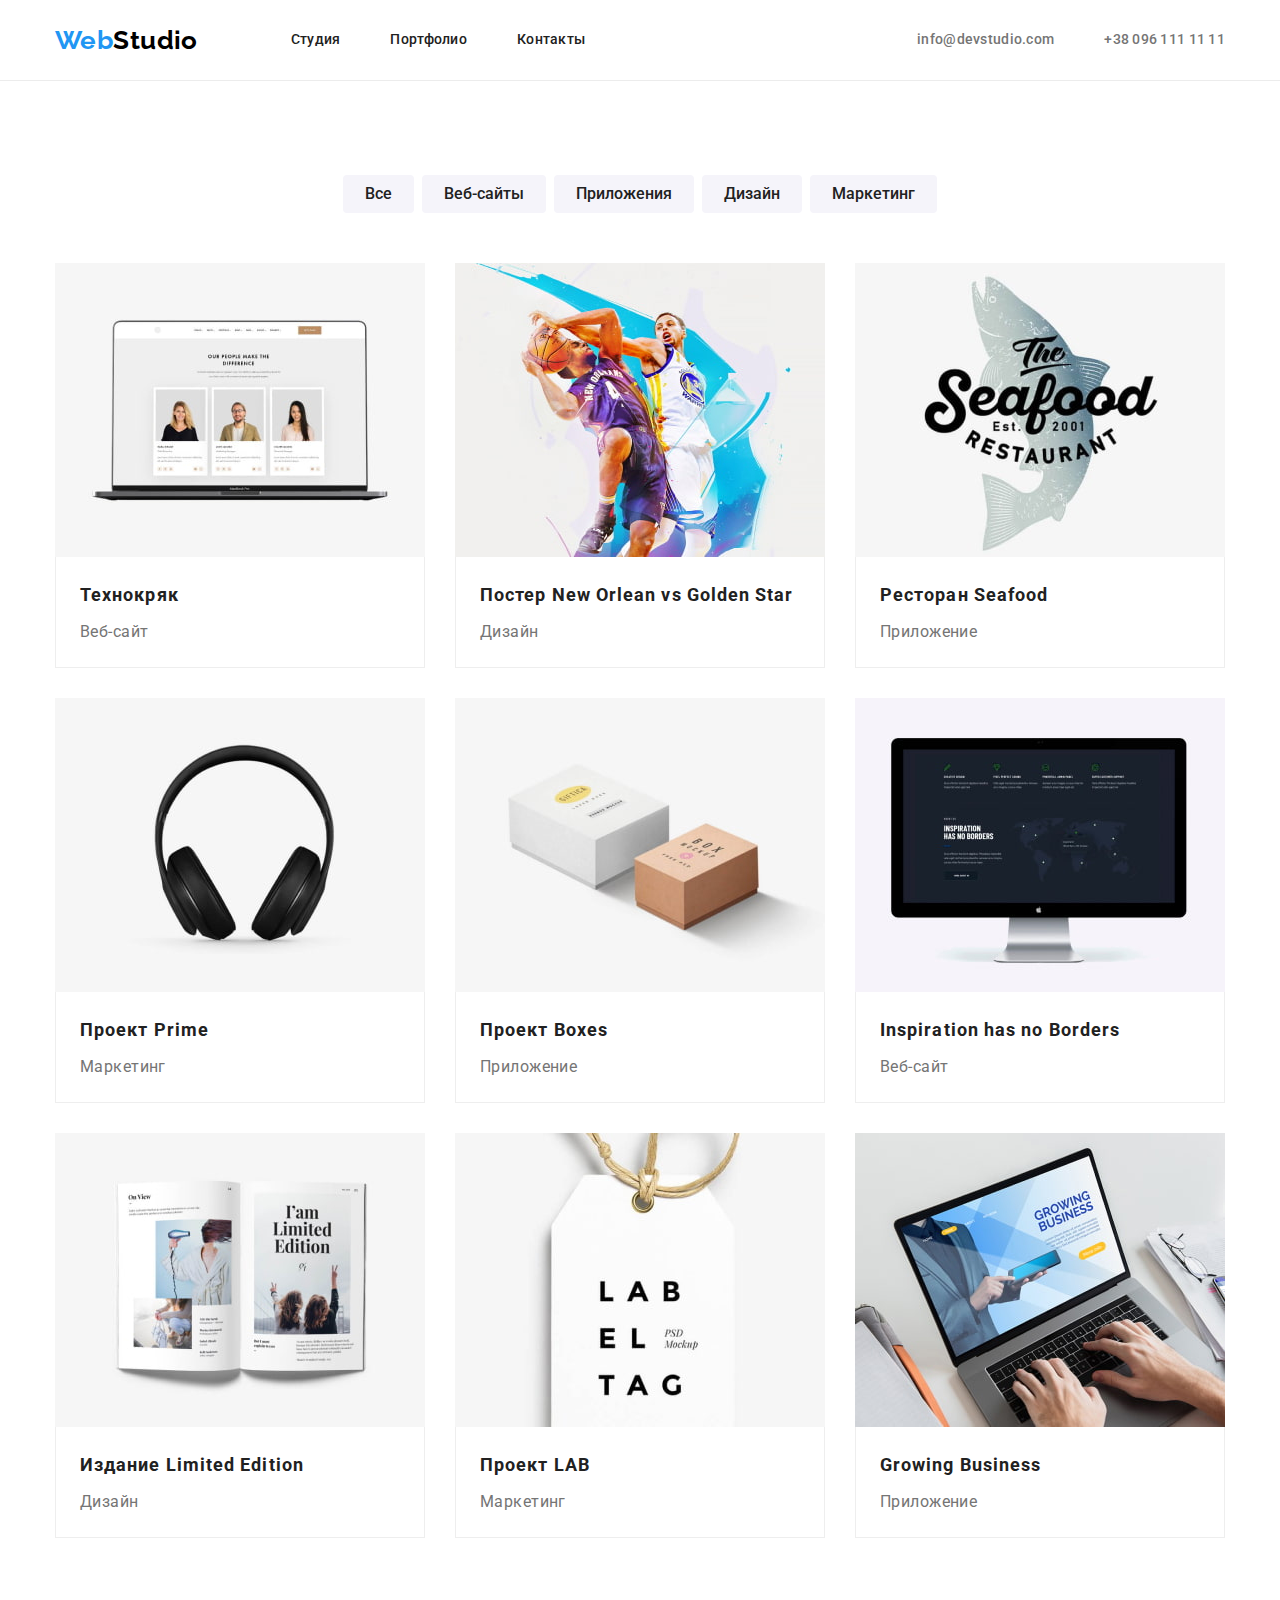
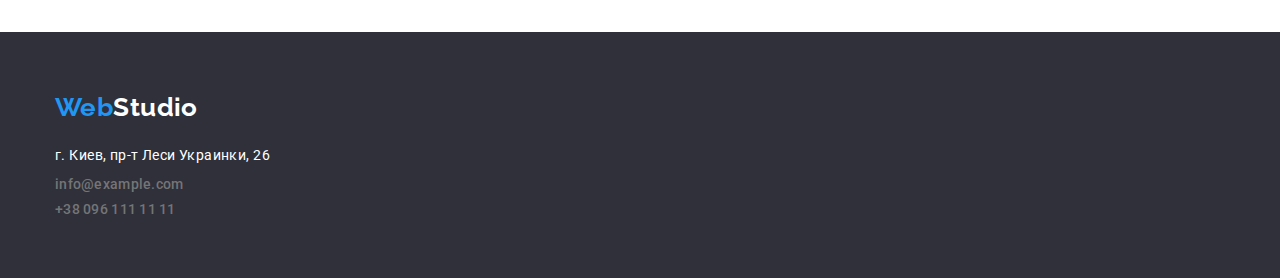
==== portfolio.html @ 598ba3ad "Initial commit" ====
<!DOCTYPE html>
<html lang="ru">
  <head>
    <meta charset="UTF-8" />
    <meta http-equiv="X-UA-Compatible" content="IE=edge" />
    <meta name="viewport" content="width=device-width, initial-scale=1.0" />
    <link
      href="https://fonts.googleapis.com/css2?family=Raleway:wght@700&family=Roboto:wght@400;500;700;900&display=swap"
      rel="stylesheet"
    />
    <link
      rel="stylesheet"
      href="https://cdnjs.cloudflare.com/ajax/libs/modern-normalize/1.1.0/modern-normalize.min.css"
    />
    <link rel="stylesheet" href="./css/style.css" />
    <title>WebStudio-Portfolio</title>
  </head>
  <body>
    <header class="header">
      <div class="container">
        <nav class="head-nav">
          <a class="logo" href="./index.html">Web<span class="logo-color">Studio</span></a>

          <ul class="header-list">
            <li class="item"><a class="nav-head-link" href="./index.html">Студия</a></li>
            <li class="item"><a class="nav-head-link" href="./portfolio.html">Портфолио</a></li>
            <li class="item"><a class="nav-head-link" href="">Контакты</a></li>
          </ul>
        </nav>
        <ul class="header-address">
          <li class="item">
            <a class="address" href="mailto:info@devstudio.com">info@devstudio.com</a>
          </li>
          <li class="item">
            <a class="address" href="tel:+380961111111">+38 096 111 11 11</a>
          </li>
        </ul>
      </div>
    </header>
    <main>
      <section class="section">
        <div class="container">
          <h1 class="vis-hid" lang="en">Portfolio</h1>

          <ul class="buttons-list">
            <li class="item"><button class="portfolio-buttons" type="button">Все</button></li>
            <li class="item">
              <button class="portfolio-buttons" type="button">Веб-сайты</button>
            </li>
            <li class="item">
              <button class="portfolio-buttons" type="button">Приложения</button>
            </li>
            <li class="item"><button class="portfolio-buttons" type="button">Дизайн</button></li>
            <li class="item">
              <button class="portfolio-buttons" type="button">Маркетинг</button>
            </li>
          </ul>

          <ul class="portfolio-expamles">
            <li class="card">
              <a class="main-portfolio-links" href="">
                <img
                  src="./img/portfolio-exapmles/img-1.jpg"
                  alt="пример работы 1"
                  width="370"
                  height="294"
                />
                <div class="border-container">
                  <h2 class="portfolio-name-project">Технокряк</h2>
                  <p class="portfolio-what-project">Веб-сайт</p>
                </div>
              </a>
            </li>

            <li class="card">
              <a class="main-portfolio-links" href="">
                <img
                  src="./img/portfolio-exapmles/img-2.jpg"
                  alt="пример работы 2"
                  width="370"
                  height="294"
                />
                <div class="border-container">
                  <h2 class="portfolio-name-project">Постер New Orlean vs Golden Star</h2>
                  <p class="portfolio-what-project">Дизайн</p>
                </div>
              </a>
            </li>

            <li class="card">
              <a class="main-portfolio-links" href="">
                <img
                  src="./img/portfolio-exapmles/img-3.jpg"
                  alt="пример работы 3"
                  width="370"
                  height="294"
                />
                <div class="border-container">
                  <h2 class="portfolio-name-project">Ресторан Seafood</h2>
                  <p class="portfolio-what-project">Приложение</p>
                </div>
              </a>
            </li>

            <li class="card">
              <a class="main-portfolio-links" href="">
                <img
                  src="./img/portfolio-exapmles/img-4.jpg"
                  alt="пример работы 4"
                  width="370"
                  height="294"
                />
                <div class="border-container">
                  <h2 class="portfolio-name-project">Проект Prime</h2>
                  <p class="portfolio-what-project">Маркетинг</p>
                </div>
              </a>
            </li>

            <li class="card">
              <a class="main-portfolio-links" href="">
                <img
                  src="./img/portfolio-exapmles/img-5.jpg"
                  alt="пример работы 5"
                  width="370"
                  height="294"
                />
                <div class="border-container">
                  <h2 class="portfolio-name-project">Проект Boxes</h2>
                  <p class="portfolio-what-project">Приложение</p>
                </div>
              </a>
            </li>

            <li class="card">
              <a class="main-portfolio-links" href="">
                <img
                  src="./img/portfolio-exapmles/img-6.jpg"
                  alt="пример работы 6"
                  width="370"
                  height="294"
                />
                <div class="border-container">
                  <h2 class="portfolio-name-project">Inspiration has no Borders</h2>
                  <p class="portfolio-what-project">Веб-сайт</p>
                </div>
              </a>
            </li>

            <li class="card">
              <a class="main-portfolio-links" href="">
                <img
                  src="./img/portfolio-exapmles/img-7.jpg"
                  alt="пример работы 7"
                  width="370"
                  height="294"
                />
                <div class="border-container">
                  <h2 class="portfolio-name-project">Издание Limited Edition</h2>
                  <p class="portfolio-what-project">Дизайн</p>
                </div>
              </a>
            </li>

            <li class="card">
              <a class="main-portfolio-links" href="">
                <img
                  src="./img/portfolio-exapmles/img-8.jpg"
                  alt="пример работы 8"
                  width="370"
                  height="294"
                />
                <div class="border-container">
                  <h2 class="portfolio-name-project">Проект LAB</h2>
                  <p class="portfolio-what-project">Маркетинг</p>
                </div>
              </a>
            </li>

            <li class="card">
              <a class="main-portfolio-links" href="">
                <img
                  src="./img/portfolio-exapmles/img-9.jpg"
                  alt="пример работы 9"
                  width="370"
                  height="294"
                />
                <div class="border-container">
                  <h2 class="portfolio-name-project">Growing Business</h2>
                  <p class="portfolio-what-project">Приложение</p>
                </div>
              </a>
            </li>
          </ul>
        </div>
      </section>
    </main>

    <footer class="footer">
      <div class="container">
        <a class="logo" href="./index.html">Web<span class="logo-color-footer">Studio</span></a>
        <address class="footer-address-section">
          <ul>
            <li>
              <a
                class="address-map"
                href="https://bit.ly/3pXMvUd"
                target="_blank"
                rel="noopener noreferrer"
                >г. Киев, пр-т Леси Украинки, 26</a
              >
            </li>
            <li class="address-item">
              <a class="address" href="mailto:info@devstudio.com">info@example.com</a>
            </li>
            <li class="address-item">
              <a class="address" href="tel:+380961111111">+38 096 111 11 11</a>
            </li>
          </ul>
        </address>
      </div>
    </footer>
  </body>
</html>
---- css/style.css ----
:root{
    --primary-text-color: #757575;
    --title-color:#212121;
    --accent-color: #2196F3;
    --logo-color: #000000;
    --sec-hero-bgc:#2F303A;
    --body-bgc: #FFFFFF;
    --our-team-bgc: #F5F4FA;
    --footer-contacts:rgba(255, 255, 255, 0.6);
    --header-bgc:#ECECEC;
    --border-col:#EEEEEE;


}
h1,h2,h3,h4,p{margin: 0;}

img{display: block;
max-width: 100%;
height: auto;}

ul{
    list-style: none;
    margin: 0;
    padding: 0;
}
body {
    margin: 0;

    background-color: var(--body-bgc);
    color:var(--primary-text-color) ;

    font-family: Roboto,sans-serif;
    font-size: 14px;
    line-height: 1.71;
    letter-spacing: 0.03em;
    
}

/* -------- 

=====> index 

---------- */

/* class to all sections ==> */
.section{
    padding: 94px 0;
}


.container{
    margin-left: auto;
    margin-right: auto;
    width: 1200px;
    padding-left: 15px;
    padding-right: 15px;
    

    /* outline: 2px purple solid; */
}

/* 
=====> header
 */
 .header {
     border-bottom: 1px solid var(--header-bgc);
 }
 .header .container{
     display: flex;

 }
.head-nav{
    display: flex;
    align-items: center;
    
}
.logo{
    color:  var(--accent-color);

    text-decoration: none;
    font-family: Raleway;
    font-weight: 700;
    font-size: 26px;
    line-height: 1.17;
  
}

.logo-color{
 color: var(--logo-color);
}

.header-list{
    display: flex;
    margin-left: 93px;
    }
.header-list .item:not(:last-child){
    margin-right: 50px;
}

.nav-head-link{
    display: block;
    padding-top: 32px;
    padding-bottom: 32px;
   
    font-weight: 500;
    font-size: 14px;
    line-height: 1.14;
    letter-spacing: 0.02em;

    color: var(--title-color);
    text-decoration: none;
}

.nav-head-link:hover, 
.nav-head-link:focus{
   color: var(--accent-color);
}


.header-address{
    display: flex;
    margin-left: auto;
    
}
.header-address .item:not(:last-child){
    margin-right: 50px;
}

.address{
    display: block;
  

    color: var(--primary-text-color);
    text-decoration: none;

    font-weight: 500;
    font-size: 14px;
    line-height: 1.14;
    letter-spacing: 0.02em;
    font-style: normal;
}
.header-address .address{
    padding-top: 32px;
    padding-bottom: 32px;
}

.address:hover,
.address:focus{
    color: var(--accent-color);
}

.address:visited{
    color: var(--primary-text-color);
}


/* main */
/* 
=====>sec hero
 */

.section-hero{
    background-color: var(--sec-hero-bgc);
    color:var(--body-bgc) ;

    text-align: center;
    padding: 200px 0px;
}
.section-hero-title{
    
    margin-bottom: 30px;

    font-weight: 900;
    font-size: 44px;
    line-height: 1.36;
    
    letter-spacing: 0.06em;
    text-transform: uppercase;
}
.section-hero-button{
    display: inline-block;
    min-width: 200px;
    height: 50px;  
    border-radius: 4px;
    padding: 10px 32px;
    border: 0px;

    cursor: pointer;
    color: var(--body-bgc);
    background-color: var(--accent-color);

    font-weight: 700;
    font-size: 16px;
    line-height: 1.88;
    align-items: center;
    text-align: center;
    letter-spacing: 0.06em;
    
}
/* 
====>sec slogans 
*/
.vis-hid{
    position: absolute;
    clip: rect(0 0 0 0);
    width: 0;
    height: 0;
    margin: -1px;
}


/* 
====>sec what doing sec
*/
.section-what-doing{
    padding-top: 0;
}
.what-doing-list{
    display: flex;
 }
.what-doing-list .text{
    width: 270px;
}

.what-doing-list .item:not(:last-child){
    margin-right: 30px;
}


.what-doing-title{
    margin-bottom: 10px;

    color: var(--title-color);

    font-weight: 700;
    font-size: 14px;
    line-height: 1.14;
    text-transform: uppercase;
    
}

.biggest-title{
    margin-bottom: 50px;

    color: var(--title-color);

    font-weight: 700;
    font-size: 36px;
    line-height: 1.16;
    text-align: center;
}

.work-process-fotos{
    display: flex;
}


.work-process-fotos .item:not(:last-child){
    margin-right: 30px;
}

/* 
=====>sec our-team
 */

.our-team{
    background-color: var(--our-team-bgc);
}
.our-team-names{
    margin-bottom: 10px;
   
    color: var(--title-color);

    font-weight: 500;
    font-size: 16px;
    line-height: 1.18;
}
.our-team-card{
    background-color: var(--body-bgc);
    
    text-align: center;
    

    box-shadow: 0px 1px 3px rgba(0, 0, 0, 0.12), 0px 1px 1px rgba(0, 0, 0, 0.14), 0px 2px 1px rgba(0, 0, 0, 0.2);
    border-radius: 0px 0px 4px 4px;
}
.under-card{
    padding: 30px 0;
}

.our-team .list{
    display: flex;

}

.our-team-card:not(:last-child){
    margin-right: 30px;
}



/* footer */
.logo-color-footer{
    color: var(--body-bgc);
}

.footer{
    background-color: var(--sec-hero-bgc);
    color: var(--body-bgc);
    
}
.address-map{
    color: var(--body-bgc);

    text-decoration: none;
    font-style: normal;

}
.address-map:hover,
.address-map:focus{
    color: var(--accent-color);
}
.footer{
    padding-top: 60px;
    padding-bottom: 60px;
}
.footer-address-section{
    margin-top: 20px;
}
/* .address.footer{
    padding: 0;
} */

.address-item{
    margin-top: 9px;
}


/* -------- 
=====>Portfolio
---------- */




.buttons-list{
    margin-bottom: 50px;
    display: flex;
    justify-content: center;
}
.buttons-list .item:not(:last-child){
    margin-right: 8px;
}


.portfolio-buttons{
    
    border: 0;
    border-radius: 4px;
    height: 38px;
    padding: 6px 22px;

    color: var(--title-color);
    background-color: var(--our-team-bgc);
    cursor: pointer;

    font-weight: 500;
    font-size: 16px;
    line-height: 1.62;
    text-align: center;
}
.portfolio-buttons:hover,
.portfolio-buttons:focus{
    background-color: var(--accent-color);
    color: var(--body-bgc);

    box-shadow: 0px 3px 1px rgba(0, 0, 0, 0.1), 0px 1px 2px rgba(0, 0, 0, 0.08), 0px 2px 2px rgba(0, 0, 0, 0.12);
}


.main-portfolio-links{
    margin: 0;
    text-decoration: none;
    display: block; 
    
}

.portfolio-expamles{
    display: flex;
    flex-wrap: wrap;
}
.portfolio-expamles .card{
    width: 370px;
    /* width: calc((100%-60px)/3); */

    margin-right: 30px;
    margin-bottom: 30px;
}
.portfolio-expamles .card:nth-child(3n){
    margin-right: 0;
}

.portfolio-expamles .card:nth-last-child(-n+3){
    margin-bottom: 0;
}

.border-container{
    padding: 20px 24px;
    border: 1px solid var(--border-col);
    border-top: none;
}


.portfolio-name-project{
 
   margin-bottom: 4px;
   

    font-weight: 700;
    font-size: 18px;
    line-height: 2;
    letter-spacing: 0.06em;

    color: var(--title-color);
}

.portfolio-what-project{
    font-size: 16px;
    line-height: 1.88;

    color: var(--primary-text-color);
}
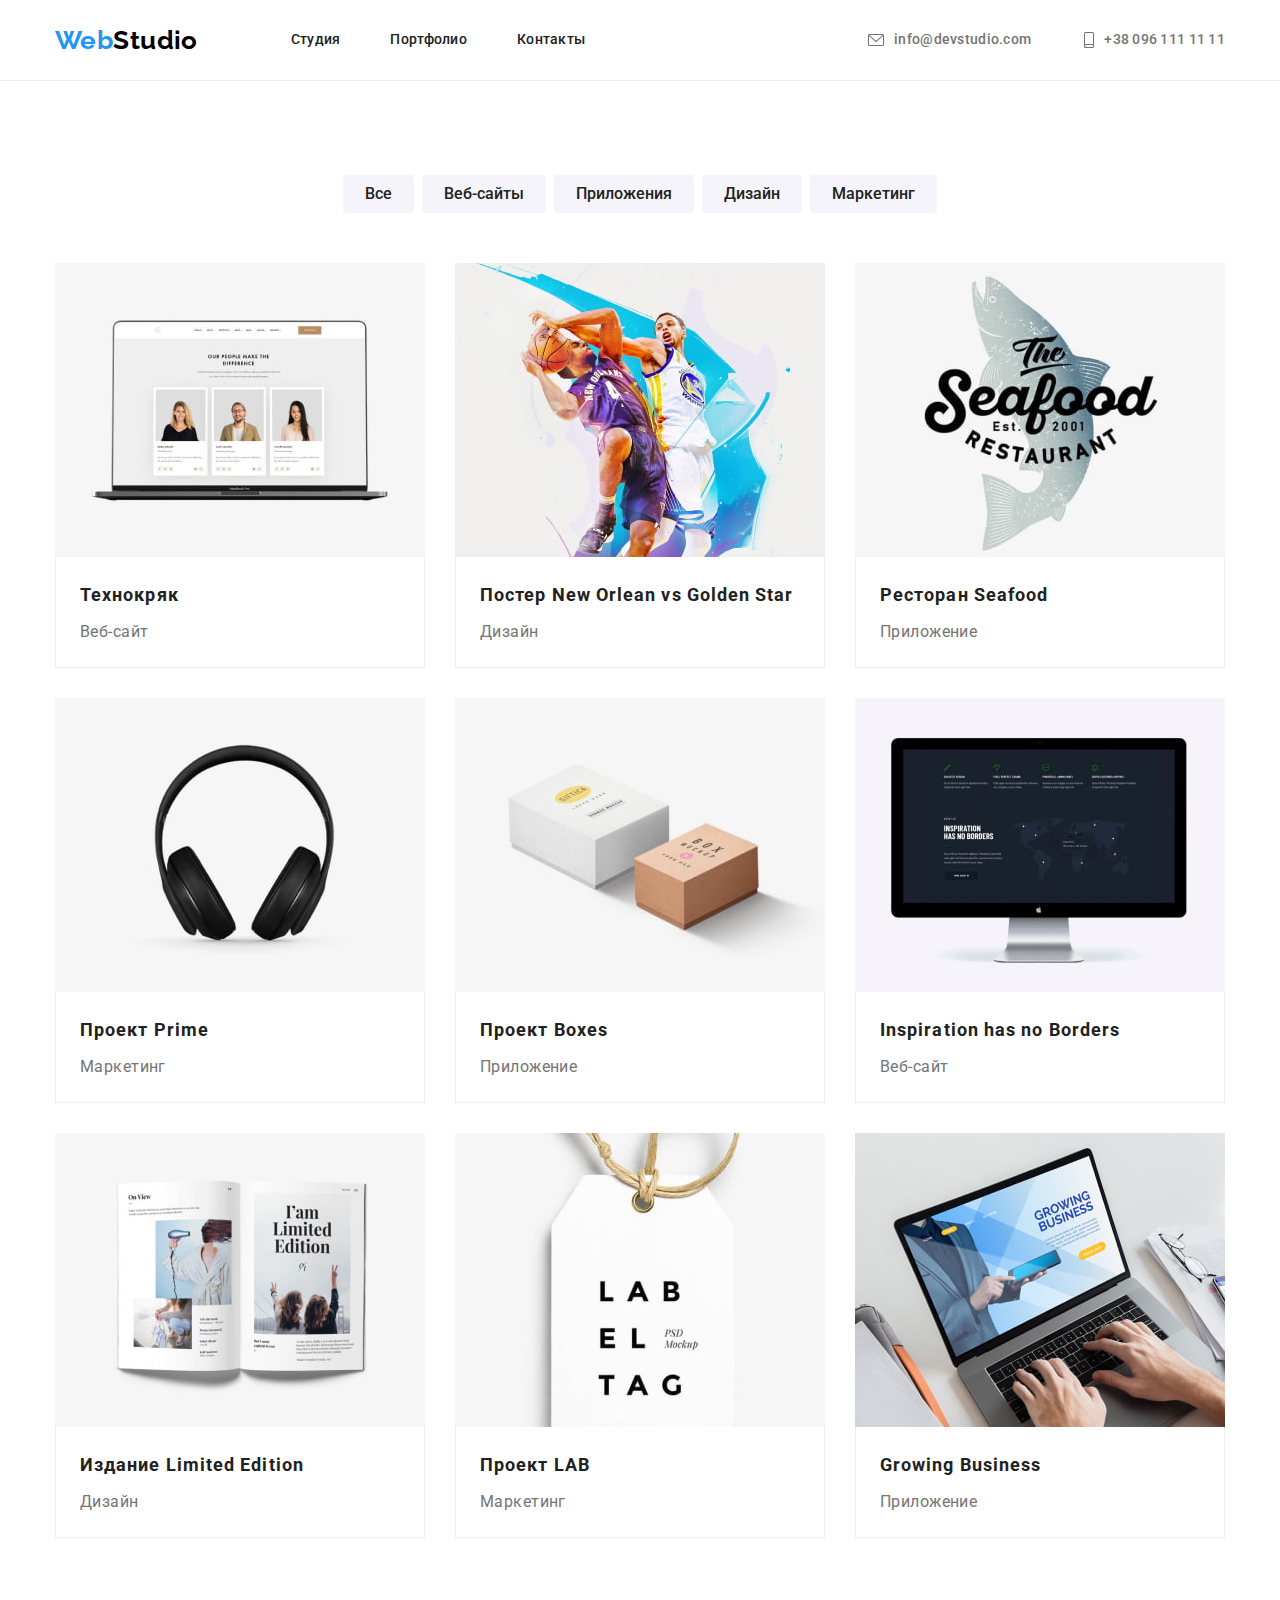
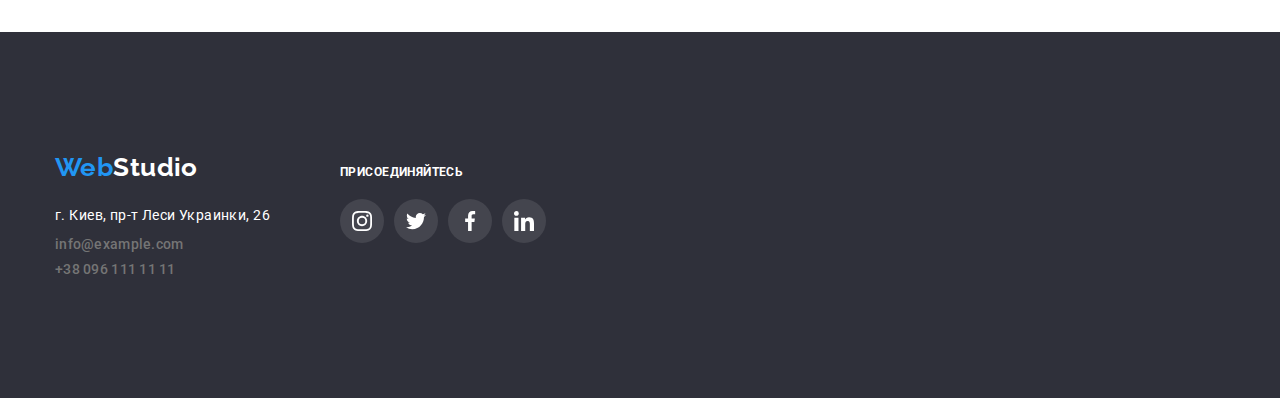
==== commit 2d8c98a4: "make hw-4" ====
--- a/portfolio.html
+++ b/portfolio.html
@@ -29,10 +29,20 @@
         </nav>
         <ul class="header-address">
           <li class="item">
-            <a class="address" href="mailto:info@devstudio.com">info@devstudio.com</a>
+            <a class="address" href="mailto:info@devstudio.com">
+              <svg class="address-icon-mail">
+                <use href="./img/icons.svg#icon-head-mail"></use>
+              </svg>
+              info@devstudio.com
+            </a>
           </li>
-          <li class="item">
-            <a class="address" href="tel:+380961111111">+38 096 111 11 11</a>
+          <li class="item icon-phone">
+            <a class="address" href="tel:+380961111111">
+              <svg class="address-icon-phone">
+                <use href="./img/icons.svg#icon-head-phone"></use>
+              </svg>
+              +38 096 111 11 11</a
+            >
           </li>
         </ul>
       </div>
@@ -197,27 +207,58 @@
     </main>
 
     <footer class="footer">
-      <div class="container">
-        <a class="logo" href="./index.html">Web<span class="logo-color-footer">Studio</span></a>
-        <address class="footer-address-section">
-          <ul>
-            <li>
-              <a
-                class="address-map"
-                href="https://bit.ly/3pXMvUd"
-                target="_blank"
-                rel="noopener noreferrer"
-                >г. Киев, пр-т Леси Украинки, 26</a
-              >
-            </li>
-            <li class="address-item">
-              <a class="address" href="mailto:info@devstudio.com">info@example.com</a>
-            </li>
-            <li class="address-item">
-              <a class="address" href="tel:+380961111111">+38 096 111 11 11</a>
-            </li>
-          </ul>
-        </address>
+      <div class="container footer">
+        <div class="address-container">
+          <a class="logo" href="./index.html">Web<span class="logo-color-footer">Studio</span></a>
+          <address class="footer-address-section">
+            <ul>
+              <li>
+                <a
+                  class="address-map"
+                  href="https://bit.ly/3pXMvUd"
+                  target="_blank"
+                  rel="noopener noreferrer"
+                  >г. Киев, пр-т Леси Украинки, 26</a
+                >
+              </li>
+              <li class="address-item">
+                <a class="address" href="mailto:info@devstudio.com">info@example.com</a>
+              </li>
+              <li class="address-item">
+                <a class="address" href="tel:+380961111111">+38 096 111 11 11</a>
+              </li>
+            </ul>
+          </address>
+        </div>
+        <div class="footer-social-media">
+          <h5 class="foot-soc-title">присоединяйтесь</h5>
+          <ul class="social-media-list">
+            <li class="item">
+              <a class="our-social-media" href="" aria-label="ссылка на социальную сеть">
+                <svg class="icon-inst" width="20" height="20">
+                  <use href="./img/icons.svg#icon-inst"></use></svg
+              ></a>
+            </li>
+            <li class="item">
+              <a class="our-social-media" href="" aria-label="ссылка на социальную сеть">
+                <svg class="icon-inst" width="20" height="20">
+                  <use href="./img/icons.svg#icon-twitter"></use></svg
+              ></a>
+            </li>
+            <li class="item">
+              <a class="our-social-media" href="" aria-label="ссылка на социальную сеть">
+                <svg class="icon-inst" width="20" height="20">
+                  <use href="./img/icons.svg#icon-facebook"></use></svg
+              ></a>
+            </li>
+            <li class="item">
+              <a class="our-social-media" href="" aria-label="ссылка на социальную сеть">
+                <svg class="icon-inst" width="20" height="20">
+                  <use href="./img/icons.svg#icon-linkedin"></use></svg
+              ></a>
+            </li>
+          </ul>
+        </div>
       </div>
     </footer>
   </body>
--- a/css/style.css
+++ b/css/style.css
@@ -3,20 +3,25 @@
     --title-color:#212121;
     --accent-color: #2196F3;
     --logo-color: #000000;
-    --sec-hero-bgc:#2F303A;
+    --hero-bgc:#C4C4C4;
+    --hero-overlay: #2f303a66;
+    --foot-bgc:#2f303a;
     --body-bgc: #FFFFFF;
     --our-team-bgc: #F5F4FA;
-    --footer-contacts:rgba(255, 255, 255, 0.6);
+    --footer-contacts:#ffffff99;
     --header-bgc:#ECECEC;
     --border-col:#EEEEEE;
-
-
-}
-h1,h2,h3,h4,p{margin: 0;}
+    --soc-media-bg:#AFB1B8;
+    --foot-soc-media-bgc: #ffffff1a;
+
+
+}
+h1,h2,h3,h4,h5,h6,p{margin: 0;}
 
 img{display: block;
 max-width: 100%;
 height: auto;}
+
 
 ul{
     list-style: none;
@@ -126,8 +131,15 @@
     margin-right: 50px;
 }
 
+
+.header-address .item{
+    display: flex;
+    align-items: center;
+}
+
 .address{
-    display: block;
+    display: flex;
+    
   
 
     color: var(--primary-text-color);
@@ -142,11 +154,14 @@
 .header-address .address{
     padding-top: 32px;
     padding-bottom: 32px;
-}
+
+}
+
 
 .address:hover,
 .address:focus{
     color: var(--accent-color);
+    
 }
 
 .address:visited{
@@ -154,13 +169,52 @@
 }
 
 
+.address-icon-mail{
+    height: 16px;
+    width: 16px;
+
+    margin-right: 10px;
+
+    fill: var(--primary-text-color);
+
+}
+
+.address:hover .address-icon-mail,
+.address:focus .address-icon-mail{
+    fill: var(--accent-color);
+}
+
+
+.address-icon-phone{
+    
+    height: 16px;
+    width: 16px;
+
+    margin-right: 7px;
+
+    fill: var(--primary-text-color);
+}
+.address:hover .address-icon-phone,
+.address:focus .address-icon-phone{
+    fill: var(--accent-color);
+}
+
+
+
+
+
 /* main */
 /* 
+
 =====>sec hero
  */
 
 .section-hero{
-    background-color: var(--sec-hero-bgc);
+    background-color: var(--hero-bgc);
+    background-image: linear-gradient(to right, var(--hero-overlay),var(--hero-overlay)), url('../img/hero-bg.jpg');
+    background-repeat: no-repeat;
+    background-position: center;
+        
     color:var(--body-bgc) ;
 
     text-align: center;
@@ -226,6 +280,22 @@
     margin-right: 30px;
 }
 
+.slog-item{
+    width: 100%;
+    height: 120px;
+    margin-bottom: 30px;
+
+    background-color: var(--our-team-bgc);
+    border-radius: 4px;
+    display: flex;
+    justify-content: center;
+    align-items: center;
+}
+.slog-icon-one{
+    width: 70px;
+    height: 70px;
+}
+
 
 .what-doing-title{
     margin-bottom: 10px;
@@ -275,6 +345,11 @@
     font-size: 16px;
     line-height: 1.18;
 }
+
+.position{
+    margin-bottom: 16px;
+}
+
 .our-team-card{
     background-color: var(--body-bgc);
     
@@ -284,10 +359,37 @@
     box-shadow: 0px 1px 3px rgba(0, 0, 0, 0.12), 0px 1px 1px rgba(0, 0, 0, 0.14), 0px 2px 1px rgba(0, 0, 0, 0.2);
     border-radius: 0px 0px 4px 4px;
 }
+
 .under-card{
     padding: 30px 0;
 }
 
+.social-media-list{
+    display: flex;
+    justify-content: center;
+}
+.social-media-list .item:not(:last-child){
+    margin-right: 10px;
+}
+
+.our-social-media{
+    width: 44px;
+    height: 44px;
+    padding: 0;
+    
+    fill: var(--soc-media-bg);
+    display: flex;
+    justify-content: center;
+    align-items: center;
+}
+
+.our-social-media:hover,
+.our-social-media:focus{
+    background-color: var(--accent-color);
+    border-radius: 50%;
+    fill: var(--body-bgc);
+}   
+
 .our-team .list{
     display: flex;
 
@@ -297,18 +399,83 @@
     margin-right: 30px;
 }
 
+/* 
+
+=====>our clients
+
+*/
+
+.our-clients-section{
+    padding-top: 94px;
+    padding-bottom: 94px;
+}
+.clients-list .item{
+    height: 92px;
+    width: 170px;
+}
+.clients-list{
+    display: flex;
+    justify-content: center;
+    align-items: center;
+}
+.clients-list .item:not(:last-child){
+    margin-right: 30px;
+}
+
+
+.client-link{
+    display: flex;
+    justify-content: center;
+    align-items: center;
+    padding: 16px 32px;
+    
+    height: 100%;
+    width: 100%;
+
+    border: 1px solid var(--soc-media-bg);
+    border-radius: 4px;
+}
+.client-link:hover,
+.client-link:focus{
+    border: 1px solid var(--accent-color);
+}
+
+.client-link:hover .client-icon,
+.client-link:focus .client-icon{
+    fill: var(--accent-color);
+}
+
+.client-icon{
+    fill: var(--soc-media-bg); 
+}
+
+
 
 
 /* footer */
+
+
+
+
 .logo-color-footer{
     color: var(--body-bgc);
 }
 
 .footer{
-    background-color: var(--sec-hero-bgc);
-    color: var(--body-bgc);
-    
-}
+    background-color: var(--foot-bgc);
+    color: var(--body-bgc);  
+}
+
+.container.footer{
+    display: flex;
+    align-items: baseline;
+}
+
+.address-container{
+    margin-right: 70px;
+}
+
+
 .address-map{
     color: var(--body-bgc);
 
@@ -327,12 +494,33 @@
 .footer-address-section{
     margin-top: 20px;
 }
-/* .address.footer{
-    padding: 0;
-} */
+
 
 .address-item{
     margin-top: 9px;
+}
+
+.footer-social-media{
+    
+}
+
+.foot-soc-title{
+    color: var(--body-bgc);
+    font-weight: 700;
+    line-height: 1.14;
+
+    text-transform: uppercase;
+    margin-bottom: 20px;
+}
+
+.footer-social-media .our-social-media{
+    fill: var(--body-bgc);
+    background-color:  var(--foot-soc-media-bgc) ;
+    border-radius: 50%;
+}
+.footer-social-media .our-social-media:hover,
+.footer-social-media .our-social-media:focus{
+    background-color: var(--accent-color);
 }
 
 
@@ -396,6 +584,11 @@
     margin-right: 30px;
     margin-bottom: 30px;
 }
+
+.portfolio-expamles .card:hover{
+    box-shadow: 0px 1px 1px rgba(0, 0, 0, 0.12), 0px 4px 4px rgba(0, 0, 0, 0.06), 1px 4px 6px rgba(0, 0, 0, 0.16);
+}
+
 .portfolio-expamles .card:nth-child(3n){
     margin-right: 0;
 }
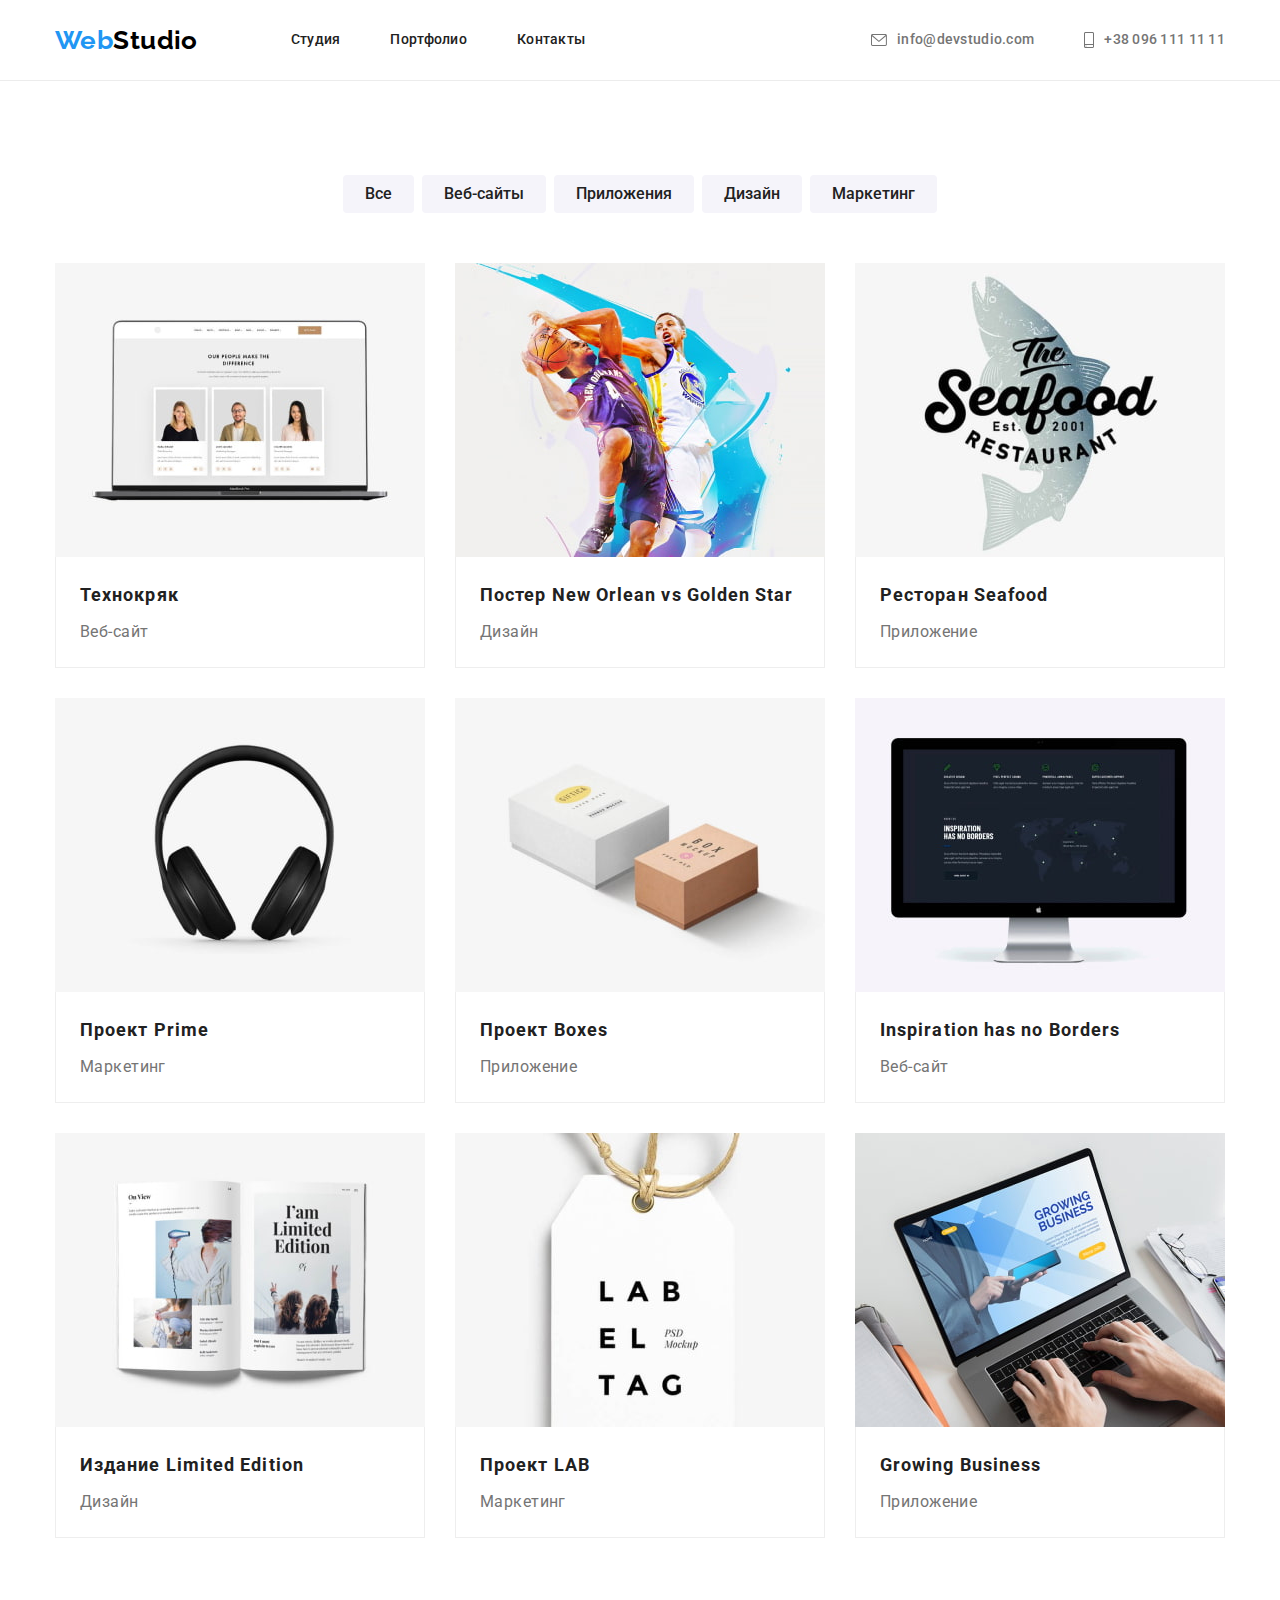
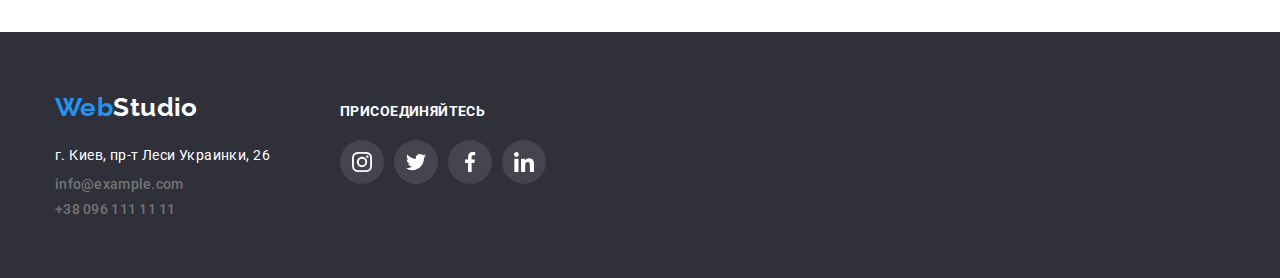
==== commit 10e4cb10: "work on bugs" ====
--- a/portfolio.html
+++ b/portfolio.html
@@ -30,16 +30,16 @@
         <ul class="header-address">
           <li class="item">
             <a class="address" href="mailto:info@devstudio.com">
-              <svg class="address-icon-mail">
-                <use href="./img/icons.svg#icon-head-mail"></use>
+              <svg class="address-icon-mail" width="16" height="12">
+                <use href="./img/rect-svg.svg#icon-mail"></use>
               </svg>
               info@devstudio.com
             </a>
           </li>
           <li class="item icon-phone">
             <a class="address" href="tel:+380961111111">
-              <svg class="address-icon-phone">
-                <use href="./img/icons.svg#icon-head-phone"></use>
+              <svg class="address-icon-phone" width="10" height="16">
+                <use href="./img/rect-svg.svg#icon-smartphone"></use>
               </svg>
               +38 096 111 11 11</a
             >
--- a/css/style.css
+++ b/css/style.css
@@ -139,9 +139,8 @@
 
 .address{
     display: flex;
-    
-  
-
+    align-items: center;
+   
     color: var(--primary-text-color);
     text-decoration: none;
 
@@ -170,9 +169,6 @@
 
 
 .address-icon-mail{
-    height: 16px;
-    width: 16px;
-
     margin-right: 10px;
 
     fill: var(--primary-text-color);
@@ -186,11 +182,7 @@
 
 
 .address-icon-phone{
-    
-    height: 16px;
-    width: 16px;
-
-    margin-right: 7px;
+    margin-right: 10px;
 
     fill: var(--primary-text-color);
 }
@@ -198,7 +190,6 @@
 .address:focus .address-icon-phone{
     fill: var(--accent-color);
 }
-
 
 
 
@@ -214,6 +205,10 @@
     background-image: linear-gradient(to right, var(--hero-overlay),var(--hero-overlay)), url('../img/hero-bg.jpg');
     background-repeat: no-repeat;
     background-position: center;
+    background-size: contain;
+    min-width: 1600px;
+    margin-left: auto;
+    margin-right: auto;
         
     color:var(--body-bgc) ;
 
@@ -422,13 +417,18 @@
     margin-right: 30px;
 }
 
+.client-icon{
+    /* background-color: teal; */
+    /* width: 106px;
+    height:60px; */
+    
+}
 
 .client-link{
     display: flex;
     justify-content: center;
     align-items: center;
-    padding: 16px 32px;
-    
+      
     height: 100%;
     width: 100%;
 
@@ -463,12 +463,15 @@
 
 .footer{
     background-color: var(--foot-bgc);
-    color: var(--body-bgc);  
+    color: var(--body-bgc); 
+
 }
 
 .container.footer{
     display: flex;
     align-items: baseline;
+     padding-top: 60px;
+    padding-bottom: 60px;
 }
 
 .address-container{
@@ -487,10 +490,7 @@
 .address-map:focus{
     color: var(--accent-color);
 }
-.footer{
-    padding-top: 60px;
-    padding-bottom: 60px;
-}
+
 .footer-address-section{
     margin-top: 20px;
 }
@@ -507,6 +507,7 @@
 .foot-soc-title{
     color: var(--body-bgc);
     font-weight: 700;
+    font-size: 14px;
     line-height: 1.14;
 
     text-transform: uppercase;
@@ -524,6 +525,9 @@
 }
 
 
+
+
+
 /* -------- 
 =====>Portfolio
 ---------- */
@@ -567,11 +571,15 @@
 
 
 .main-portfolio-links{
-    margin: 0;
     text-decoration: none;
     display: block; 
     
 }
+.main-portfolio-links:hover,
+.main-portfolio-links:focus{
+    box-shadow: 0px 1px 1px rgba(0, 0, 0, 0.12), 0px 4px 4px rgba(0, 0, 0, 0.06), 1px 4px 6px rgba(0, 0, 0, 0.16);
+
+}
 
 .portfolio-expamles{
     display: flex;
@@ -579,15 +587,12 @@
 }
 .portfolio-expamles .card{
     width: 370px;
-    /* width: calc((100%-60px)/3); */
-
+    
     margin-right: 30px;
     margin-bottom: 30px;
 }
 
-.portfolio-expamles .card:hover{
-    box-shadow: 0px 1px 1px rgba(0, 0, 0, 0.12), 0px 4px 4px rgba(0, 0, 0, 0.06), 1px 4px 6px rgba(0, 0, 0, 0.16);
-}
+
 
 .portfolio-expamles .card:nth-child(3n){
     margin-right: 0;
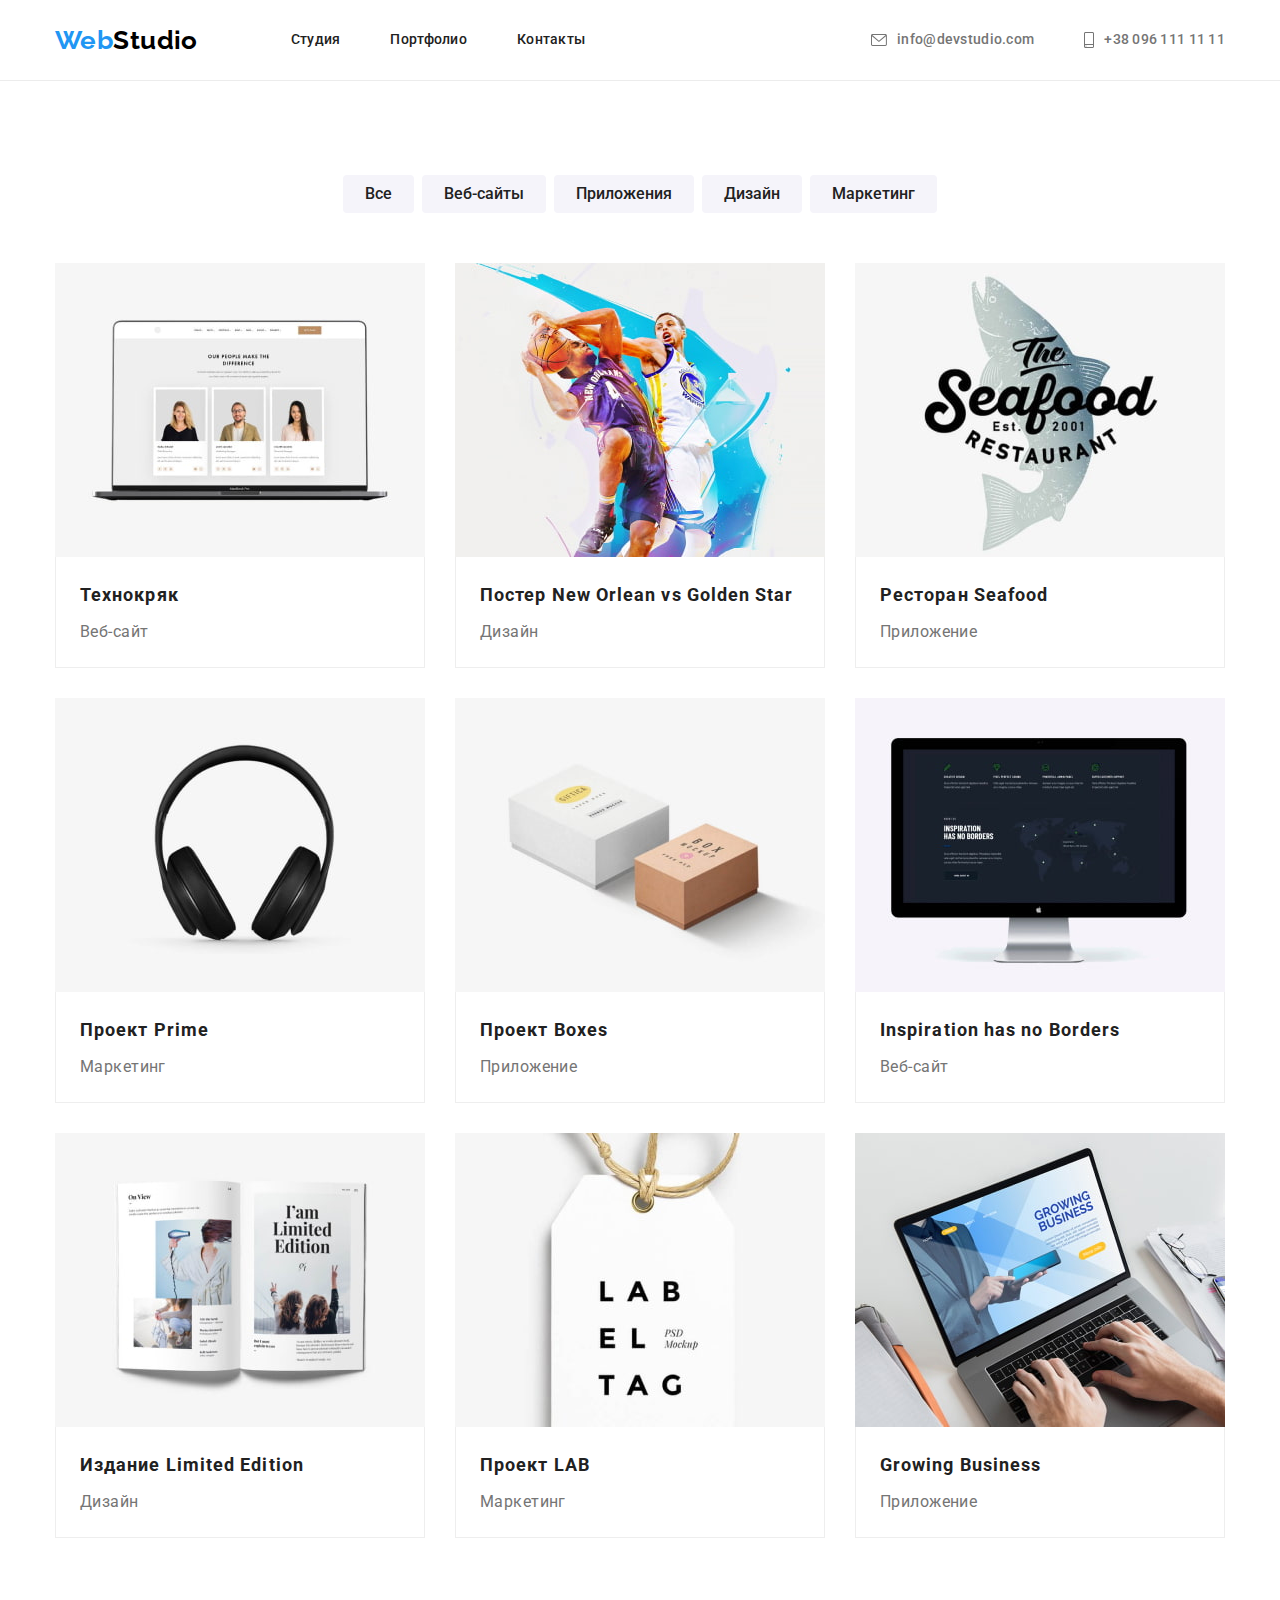
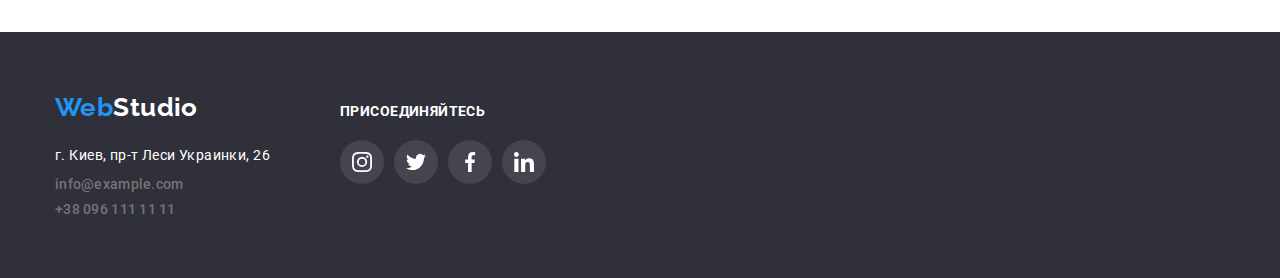
==== commit 22a7a847: "work for bugs" ====
--- a/portfolio.html
+++ b/portfolio.html
@@ -31,7 +31,7 @@
           <li class="item">
             <a class="address" href="mailto:info@devstudio.com">
               <svg class="address-icon-mail" width="16" height="12">
-                <use href="./img/rect-svg.svg#icon-mail"></use>
+                <use href="./img/icons.svg#icon-mail"></use>
               </svg>
               info@devstudio.com
             </a>
@@ -39,7 +39,7 @@
           <li class="item icon-phone">
             <a class="address" href="tel:+380961111111">
               <svg class="address-icon-phone" width="10" height="16">
-                <use href="./img/rect-svg.svg#icon-smartphone"></use>
+                <use href="./img/icons.svg#icon-smartphone"></use>
               </svg>
               +38 096 111 11 11</a
             >
@@ -235,25 +235,25 @@
           <ul class="social-media-list">
             <li class="item">
               <a class="our-social-media" href="" aria-label="ссылка на социальную сеть">
-                <svg class="icon-inst" width="20" height="20">
-                  <use href="./img/icons.svg#icon-inst"></use></svg
-              ></a>
-            </li>
-            <li class="item">
-              <a class="our-social-media" href="" aria-label="ссылка на социальную сеть">
-                <svg class="icon-inst" width="20" height="20">
-                  <use href="./img/icons.svg#icon-twitter"></use></svg
-              ></a>
-            </li>
-            <li class="item">
-              <a class="our-social-media" href="" aria-label="ссылка на социальную сеть">
-                <svg class="icon-inst" width="20" height="20">
+                <svg width="20" height="20">
+                  <use href="./img/icons.svg#icon-instagram"></use></svg
+              ></a>
+            </li>
+            <li class="item">
+              <a class="our-social-media" href="" aria-label="ссылка на социальную сеть">
+                <svg width="20" height="20">
+                  <use href="./img/icons.svg#icon-twit"></use></svg
+              ></a>
+            </li>
+            <li class="item">
+              <a class="our-social-media" href="" aria-label="ссылка на социальную сеть">
+                <svg width="20" height="20">
                   <use href="./img/icons.svg#icon-facebook"></use></svg
               ></a>
             </li>
             <li class="item">
               <a class="our-social-media" href="" aria-label="ссылка на социальную сеть">
-                <svg class="icon-inst" width="20" height="20">
+                <svg width="20" height="20">
                   <use href="./img/icons.svg#icon-linkedin"></use></svg
               ></a>
             </li>
--- a/css/style.css
+++ b/css/style.css
@@ -205,8 +205,8 @@
     background-image: linear-gradient(to right, var(--hero-overlay),var(--hero-overlay)), url('../img/hero-bg.jpg');
     background-repeat: no-repeat;
     background-position: center;
-    background-size: contain;
-    min-width: 1600px;
+    background-size: cover;
+    max-width: 1600px;
     margin-left: auto;
     margin-right: auto;
         
@@ -417,12 +417,6 @@
     margin-right: 30px;
 }
 
-.client-icon{
-    /* background-color: teal; */
-    /* width: 106px;
-    height:60px; */
-    
-}
 
 .client-link{
     display: flex;
